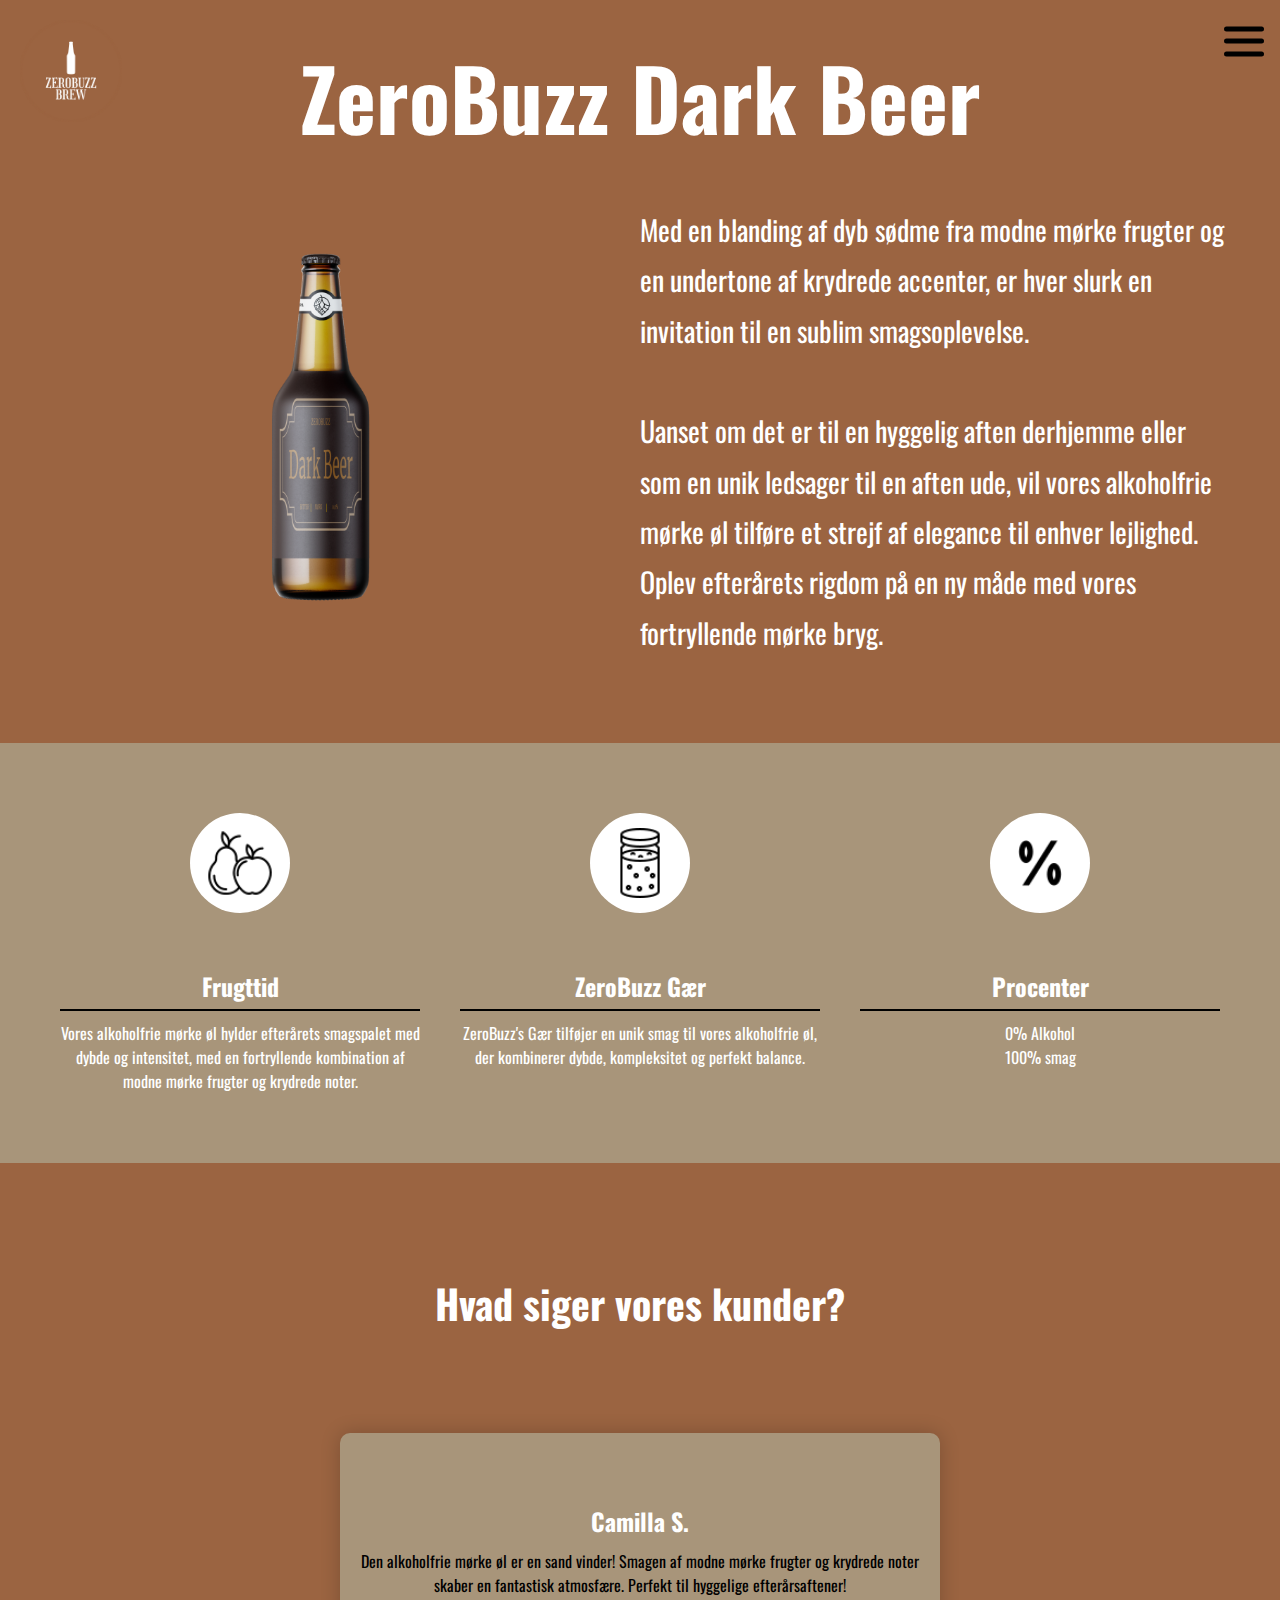
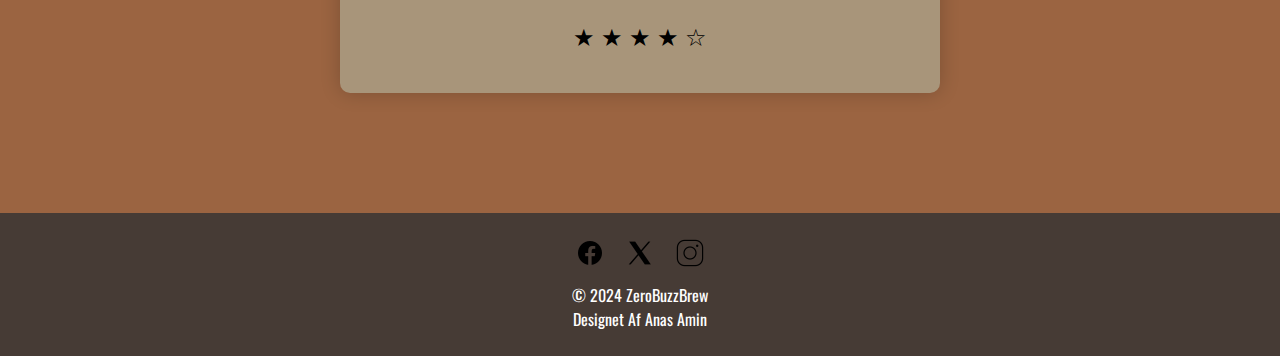
==== dark.html @ 7fa7f070 "Add files via upload" ====
<!DOCTYPE html>
<html lang="da">
<head>
    <meta charset="UTF-8">
    <meta name="viewport" content="width=device-width, initial-scale=1.0">
    <title>ZeroBuzz Dark Beer</title>
    <link rel="stylesheet" href="styles.css">
    <link rel="stylesheet" href="https://fonts.googleapis.com/css2?family=Oswald">
</head>
<body>
    <div class="off-screen-menu">
        <ul>
            <li><a href="index.html">Hjem</a></li>
            <li><a href="original.html">Original</a></li>
            <li><a href="light.html">Light Beer</a></li>
            <li><a href="dark.html">Dark Beer</a></li>
            <li><a href="kontakt.html">Kontakt</a></li>
        </ul>
    </div>
      
    <nav>
        <div class="ham-menu">
            <span></span>
            <span></span>
            <span></span>
        </div>
    </nav>

    <header>
        <a href="index.html" class="logo-link">
            <img src="images/logo5.png" alt="Logo" class="logo">
        </a>
        <div class="container">
            <h1>ZeroBuzz Dark Beer</h1>
        </div>
    </header>

    <section class="new-section">
        <div class="image-container">
            <img src="images/Dark.png" alt="Beskrivelse af billede">
        </div>
        <div class="text-container">
            <p>Med en blanding af dyb sødme fra modne mørke frugter og en undertone af krydrede accenter, er hver slurk en invitation til en sublim smagsoplevelse. <br><br>Uanset om det er til en hyggelig aften derhjemme eller som en unik ledsager til en aften ude, vil vores alkoholfrie mørke øl tilføre et strejf af elegance til enhver lejlighed. Oplev efterårets rigdom på en ny måde med vores fortryllende mørke bryg.</p>
        </div>
    </section>

    <section class="icon-section">
        <div class="icon-container">
            <div class="icon-item">
                <div class="circle">
                    <img src="images/frugttid.png" alt="Frugttid">
                </div>
                <h3>Frugttid</h3>
                <p>Vores alkoholfrie mørke øl hylder efterårets smagspalet med dybde og intensitet, med en fortryllende kombination af modne mørke frugter og krydrede noter.</p>
            </div>
            <div class="icon-item">
                <div class="circle">
                    <img src="images/gær.png" alt="Gær">
                </div>
                <h3>ZeroBuzz Gær</h3>
                <p>ZeroBuzz's Gær tilføjer en unik smag til vores alkoholfrie øl, der kombinerer dybde, kompleksitet og perfekt balance.</p>
            </div>
            <div class="icon-item">
                <div class="circle">
                    <img src="images/procent.png" alt="procenter">
                </div>
                <h3>Procenter</h3>
                <p>0% Alkohol <br>100% smag</p>
            </div>
        </div>
    </section>

    <section class="review-section">
        <h2>Hvad siger vores kunder?</h2> <!-- Tilføjet titel -->
        <div class="review-box">
        <div class="review-container">
            <div class="review-item active">
                <h3>Camilla S.</h3>
                <p>Den alkoholfrie mørke øl er en sand vinder! Smagen af modne mørke frugter og krydrede noter skaber en fantastisk atmosfære. Perfekt til hyggelige efterårsaftener!</p>
                <p class="stars">&#9733; &#9733; &#9733; &#9733; &#9734;</p>
            </div>
            <div class="review-item">
                <h3>Arvin J.</h3>
                <p>Imponerende øl! Den dybe sødme af modne mørke frugter sammen med de krydrede noter giver en autentisk smagsoplevelse. En ny favorit til efterårsmånederne.</p>
                <p class="stars">&#9733; &#9733; &#9733; &#9733; &#9733;</p>
            </div>
            <div class="review-item">
                <h3>Chris H.</h3>
                <p>Imponerende øl! Den dybe sødme af modne mørke frugter sammen med de krydrede noter giver en autentisk smagsoplevelse. En ny favorit til efterårsmånederne.</p>
                <p class="stars">&#9733; &#9733; &#9733; &#9733; &#9733;</p>
            </div>
            <div class="review-item">
                <h3>Heidi V.</h3>
                <p>En ægte fornøjelse at drikke denne mørke øl! Smagen af modne mørke frugter og krydrede noter bringer varme minder om efterårsaftener. Kan varmt anbefales!</p>
                <p class="stars">&#9733; &#9733; &#9733; &#9733; &#9733;</p>
            </div>
            <div class="review-item">
                <h3>Theis B.</h3>
                <p>Positivt overrasket over denne alkoholfrie mørke øl! Den dybe sødme og krydrede noter skaber en fantastisk smagsoplevelse. Perfekt til efterårsaftener!</p>
                <p class="stars">&#9733; &#9733; &#9733; &#9733; &#9734;</p>
            </div>
            <div class="review-item">
                <h3>Louise M.</h3>
                <p>Denne alkoholfrie mørke øl er virkelig imponerende! Smagen af modne mørke frugter og krydrede noter giver en varm og indbydende smagsoplevelse, perfekt til de køligere måneder.</p>
                <p class="stars">&#9733; &#9733; &#9733; &#9733; &#9733;</p>
            </div>
            <div class="review-item">
                <h3>Rasmus C.</h3>
                <p>Essensen af efterår i en øl! Den alkoholfrie mørke øl byder på en dyb og intens smagsoplevelse med sine modne mørke frugter og krydrede noter. En ny favorit!</p>
                <p class="stars">&#9733; &#9733; &#9733; &#9733; &#9733;</p>
            </div>
            <div class="review-item">
                <h3>Rick G.</h3>
                <p>Fantastisk smagsoplevelse! Den alkoholfrie mørke øl er rig på smag med sine modne mørke frugter og krydrede undertoner. Perfekt til en hyggelig aften derhjemme.</p>
                <p class="stars">&#9733; &#9733; &#9733; &#9733; &#9734;</p>
            </div>
        </div>
    </section>
    

    <footer>
        <div class="social-media">
            <a href="#"><img src="images/facebook-logo.png" alt="Facebook"></a>
            <a href="#"><img src="images/x-logo.png" alt="Twitter"></a>
            <a href="#"><img src="images/instagram-logo.png" alt="Instagram"></a>
        </div>
        <p>&copy; 2024 ZeroBuzzBrew <br>Designet Af Anas Amin</p>
    </footer>
    
    <script src="script.js"></script>
</body>
</html>
---- styles.css ----
/* Generelle stilarter */
* {
    margin: 0;
    padding: 0;
    box-sizing: border-box;
    font-family: 'Oswald', sans-serif;
}

/* off-screen-menu */
.off-screen-menu {
    background-color: #9B6441;
    height: 100vh;
    width: 100%;
    max-width: 450px;
    position: fixed;
    top: 0;
    right: -450px;
    display: flex;
    flex-direction: column;
    justify-content: center;
    align-items: center;
    text-align: center;
    font-size: 3rem;
    transition: .3s ease;
    z-index: 2;
}

.off-screen-menu.active {
    right: 0;
}

header {
    background-color: #9B6441;
    color: #fff;
    padding: 10px 0;
    text-align: center;
    border-bottom: 0px solid black;
    box-shadow: 0px 0px 0px rgba(0, 0, 0, 0.1);
}

.container {
    width: 90%;
    max-width: 1200px;
    margin: 0 auto;
    position: relative;
}

/* nav */
nav {
    display: flex;
    background-color: #9B6441;
}

/* base styles */
* {
    margin: 0;
    padding: 0;
    box-sizing: border-box;
    list-style: none;
    text-decoration: none;
}

a {
    color: rgb(0, 0, 0);
    font-family: 'Oswald', sans-serif;
}

a:visited {
    color: rgb(0, 0, 0);
    font-family: 'Oswald', sans-serif;
}

a:hover {
    color: #3CADB0;
    font-family: 'Oswald', sans-serif;
}

body {
    background-color: #9B6441;
    font-family: 'Oswald', sans-serif;
}

/* hamburger menu */
.ham-menu {
    height: 50px;
    width: 40px;
    margin-left: auto;
    position: fixed;
    top: 1rem;
    right: 1rem;
    z-index: 1000;

}

.ham-menu span {
    height: 5px;
    width: 100%;
    background-color: #000000;
    border-radius: 25px;
    position: absolute;
    left: 50%;
    top: 50%;
    transform: translate(-50%, -50%);
    transition: .3s ease;
    
}

.ham-menu span:nth-child(1) {
    top: 25%;
}

.ham-menu span:nth-child(3) {
    top: 75%;
}

.ham-menu.active span {
    background-color: rgb(0, 0, 0);
    z-index: 3;
    
}

.ham-menu.active span:nth-child(1) {
    top: 50%;
    transform: translate(-50%, -50%) rotate(45deg);
}

.ham-menu.active span:nth-child(2) {
    opacity: 0;
}

.ham-menu.active span:nth-child(3) {
    top: 50%;
    transform: translate(-50%, -50%) rotate(-45deg);
}

nav ul {
    list-style: none;
    display: flex;
    margin: 0;
    padding: 0;
}

nav ul li {
    margin: 0 15px;
}

nav ul li a {
    text-decoration: none;
    color: inherit;
}

/* CSS-stilarter */
.logo {
    max-width: 8%;
    position: fixed;
    top: 0;
    left: 0;
    margin: 20px;
    z-index: 1000;
}

.logo-link {
    display: inline-block;
    transition: transform 0.3s ease, box-shadow 0.3s ease;
}

h1 {
    text-align: center;
    margin-bottom: 100px;
    color: rgb(255, 255, 255);
    font-size: 85px;
}

h2 {
    text-align: center;
    margin-top: 40px;
    color: rgb(255, 255, 255);
    font-size: 55px;
}

.hero-content h3 a {
    font-size: 30px;
    color: rgb(255, 255, 255);
}

.hero-content h3 a:hover {
    color: #3CADB0;
    font-family: 'Oswald', sans-serif;
}

h3 {
    text-align: center;
    margin-top: 50px;
    color: rgb(255, 255, 255);
    font-size: 25px;
}

footer {
    width: 100%;
    background-color: #463B35;
    color: #fff;
    padding: 25px 0;
    text-align: center;
    margin-top: 100px;
}

.product-image {
    display: block;
    margin: 20px auto;
    max-width: 50%;
    height: auto;
}

.gallery {
    justify-content: space-around;
    align-items: center;
    margin-top: 250px;
    margin-bottom: 250px;
    display: flex;
}

.hero {
    width: 100%;
    height: 100vh;
    background: url('images/hero.jpg') no-repeat center center/cover;
    position: relative;
    display: flex;
    justify-content: center;
    align-items: center;
}

.hero-content {
    text-align: center;
    color: rgb(255, 255, 255);
}

.item {
    text-align: center;
    position: relative;
}

.item img {
    width: 95%;
    height: auto;
    transition: transform 0.3s ease;
}

.item h3 {
    margin-bottom: 15px;
    position: relative;
}

.item h3::after {
    content: '';
    position: absolute;
    left: 50%;
    transform: translateX(-50%);
    bottom: -10px;
    width: 55%;
    height: 2px;
    background-color: #000000;
}

.item:hover img {
    transform: scale(1.1);
}

.item button {
    position: absolute;
    bottom: -2.5rem;
    left: 50%;
    transform: translateX(-50%);
    background: linear-gradient(45deg, #A8957A, #3CADB0);
    color: white;
    padding: 0.1rem 2rem; /* Mindre padding */
    border: none;
    cursor: pointer;
    border-radius: 0.625rem;
    box-shadow: 0 0.25rem 0.375rem rgba(0, 0, 0, 0.1);
    transition: all 0.3s ease;
    font-size: 0.875rem; /* Mindre font-størrelse */
    transform-origin: center;
    transform: translateX(-50%) skew(-5deg);
}

.item button:hover {
    background: linear-gradient(45deg, #3CADB0, #A8957A);
    box-shadow: 0 0.375rem 0.5rem rgba(0, 0, 0, 0.2);
    transform: translateX(-50%) translateY(-0.125rem) skew(-5deg);
}

.item button:active {
    background: linear-gradient(45deg, #5B6166, #A8957A);
    box-shadow: 0 0.1875rem 0.25rem rgba(0, 0, 0, 0.2);
    transform: translateX(-50%) translateY(0) skew(-5deg);
}

.social-media {
    display: flex;
    justify-content: center;
    margin-bottom: 10px;
}

.social-media a {
    display: inline-block;
    margin: 0 10px;
}

.social-media img {
    width: 30px;
    height: auto;
}

.social-media a + a {
    margin-left: 10px;
}



/* Stil for den nye sektion med billede og tekst */
.new-section {
    display: flex;
    align-items: center;
    padding: 50px 0;
}

.image-container {
    flex: 1;
    position: relative;
    overflow: visible; /* Ændret til visible */
}

.image-container img {
    max-width: 110%;
    height: auto;
    transition: transform 0.5s ease;
    margin-top: -160px; /* Tilføjet negativ margin for at skubbe billedet opad */
    margin-left: -30px; /* Juster denne værdi efter behov */

}

.image-container:hover img {
    transform: rotate(10deg) scale(1.1);
}

/* Roter billedet tilbage til neutral position når ikke hoveret */
.image-container img:not(:hover) {
    transform: none;
}

.text-container {
    flex: 1;
    padding-left: 0px;
    margin-top: -150px; /* Tilføj denne linje for at skubbe teksten lidt op */
}

.text-container h2 {
    color: #000;
    font-size: 24px;
    margin-bottom: 10px;
}

.text-container p {
    color: #ffffff;
    font-size: 28px;
    line-height: 1.8;
    margin-right: 50px;
}









.icon-section {
    background-color: #A8957A;
    padding: 50px 0;
    text-align: center;
    margin-bottom: 500px;
}

.icon-container {
    display: flex;
    justify-content: space-around;
    align-items: flex-start; /* Align items to the top */
    flex-wrap: wrap;
    margin: 0 auto;
    max-width: 1200px;
}

.icon-item {
    flex: 1 1 30%;
    margin: 20px;
    text-align: center;
    color: #fff;
}

.icon-item img {
    max-width: 80px;
    height: auto;
    margin-bottom: 20px;
}

.icon-item h3 {
    font-size: 1.5rem;
    margin-bottom: 10px;
    font-family: 'Oswald', sans-serif;
    border-bottom: 2px solid #000; /* Add a border under h3 */
    padding-bottom: 5px; /* Adjust the distance between the border and the text */
}

.icon-item p {
    font-size: 1rem;
    line-height: 1.5;
    font-family: 'Oswald', sans-serif;
}


/* Circle styles */
.circle {
    position: relative;
    width: 100px;
    height: 100px;
    background-color: #fff; /* Hvid baggrundsfarve */
    border-radius: 50%; /* Gør formen cirkulær */
    display: inline-block;
    transition: transform 0.3s ease;
    margin:  auto 20px;
}

.circle:hover {
    transform: scale(1.1);
}

.circle img {
    position: absolute;
    top: 50%;
    left: 50%;
    transform: translate(-50%, -50%);
    width: 70%;
    height: 70%;
    transition: opacity 0.3s ease;
}

.circle:hover img {
    opacity: 0.8;
}

/*Review sektion*/

/*Review sektion*/

.review-section {
    background-color: #9B6441;
    padding: 20px 0; /* Juster paddingen for at skubbe sektionen tættere på dine ikoner */
    margin-top: -450px; /* Juster marginen for at flytte sektionen opad */
    overflow: hidden; /* Skjul indhold uden for containeren */
}

.review-section h2 {
    text-align: center;
    font-size: 2.5rem;
    color: #fff;
    margin-bottom: 100px; /* Juster margin-bottom for mere afstand */
    font-family: 'Oswald', sans-serif;
}

.review-box {
    background-color: #A8957A; /* Baggrunds farve for din review boks */
    border-radius: 10px; /* Afrundede kanter */
    box-shadow: 0px 0px 20px rgba(0, 0, 0, 0.2); /* Skyggeeffekt */
    padding: 20px; /* Juster boksens padding efter behov */
    margin: 0 auto; /* Center review boksen på siden */
    max-width: 600px; /* Sæt en maksimal bredde for boksen */
    overflow: hidden; /* Skjul indhold uden for boksen */
    transition: background-color 0.3s ease, box-shadow 0.3s ease, transform 0.3s ease; /* Glidende overgangseffekt for baggrundsfarve, skyggeeffekt og forskydning */
}

.review-box:hover {
    background-color: #F9CDAD; /* Ændre baggrundsfarven ved hover */
    box-shadow: 0px 0px 30px rgba(0, 0, 0, 0.4); /* Tilføj en ekstra skyggeeffekt ved hover */
    transform: scale(1.02); /* Skalér lidt større ved hover */
}

.review-box:hover h3 {
    color: #2C2C2C; /* Ændre overskriftens farve ved hover */
}

.review-box:hover p {
    color: #4C4C4C; /* Ændre teksten farve ved hover */
}

.review-box:hover .stars {
    color: #b6a234; /* Ændre farven på stjernerne ved hover */
}



.review-item {
    flex: 1;
    margin: 0 auto; /* Center align horizontally */
    max-width: 600px; /* Set maximum width */
    text-align: center;
    display: none; /* Start with reviews hidden */
    animation: slideIn 2s forwards; /* Apply slideIn animation */
}

.review-item.active {
    display: block; /* Show active review */
}

.review-item h3 {
    font-size: 1.5rem;
    margin-bottom: 10px;
    font-family: 'Oswald', sans-serif;
}

.review-item p {
    font-size: 1rem;
    line-height: 1.5;
    font-family: 'Oswald', sans-serif;
    margin-bottom: 20px;
}

.review-item p.stars {
    font-size: 24px;
}


@keyframes slideIn {
    from {
        opacity: 0;
        transform: translateX(-100%);
    }
    to {
        opacity: 1;
        transform: translateX(0);
    }
}



/* Medieforespørgsler for forskellige enheder */
@media only screen and (max-width: 768px) {
    .gallery {
        display: grid; 
    
    }
    .logo {
        max-width: 80%;
        height: auto;
        margin-right: 10px;
        position: relative;
        z-index: -5;
    }
    .hero {
        width: 100%;
        height: 100vh;
        background: url('') no-repeat center center/cover;
        position: relative;
        display: flex;
        justify-content: center;
        align-items: center;
    }
    .hero-content h1 {
        font-size: 30px;
        display: none;
    }
    h2 {
        font-size: 25px;
    }
    .hero-content h3 a {
        font-size: 20px;
        color: rgb(255, 255, 255)
        

    }
    .item button {
        background: linear-gradient(45deg, #A8957A, #3CADB0);
        color: white;
        padding: 0.5px 20px; /* Mindre padding */
        font-size: 0.875rem; /* Mindre font-størrelse */
        margin-bottom: -30px;
        
        


    }
    .item {
      margin-bottom: 300px;
    }
    
    .text-container p {
        font-size: 20px;
        text-align: center;
        margin-left: 50px;
    }
    
    .image-container {
        flex: 1;
        position: relative;
        overflow: visible; /* Ændret til visible */
        margin-bottom: 150px;

    }
    .new-section {
        display: grid;
    }
    .container h1 {
        font-size: 50px;
    }
.icon-container {
    display: grid;
}
.review-box {
    background-color: #A8957A; /* Baggrunds farve for din review boks */
    border-radius: 10px; /* Afrundede kanter */
    box-shadow: 0px 0px 20px rgba(0, 0, 0, 0.2); /* Skyggeeffekt */
    padding: 20px; /* Juster boksens padding efter behov */
    margin: 0 auto; /* Center review boksen på siden */
    max-width: 350px; /* Sæt en maksimal bredde for boksen */
    overflow: hidden; /* Skjul indhold uden for boksen */
    transition: background-color 0.3s ease, box-shadow 0.3s ease, transform 0.3s ease; /* Glidende overgangseffekt for baggrundsfarve, skyggeeffekt og forskydning */
}
.review-section h2 {
    font-size: 30px;
}


    
    
    
}
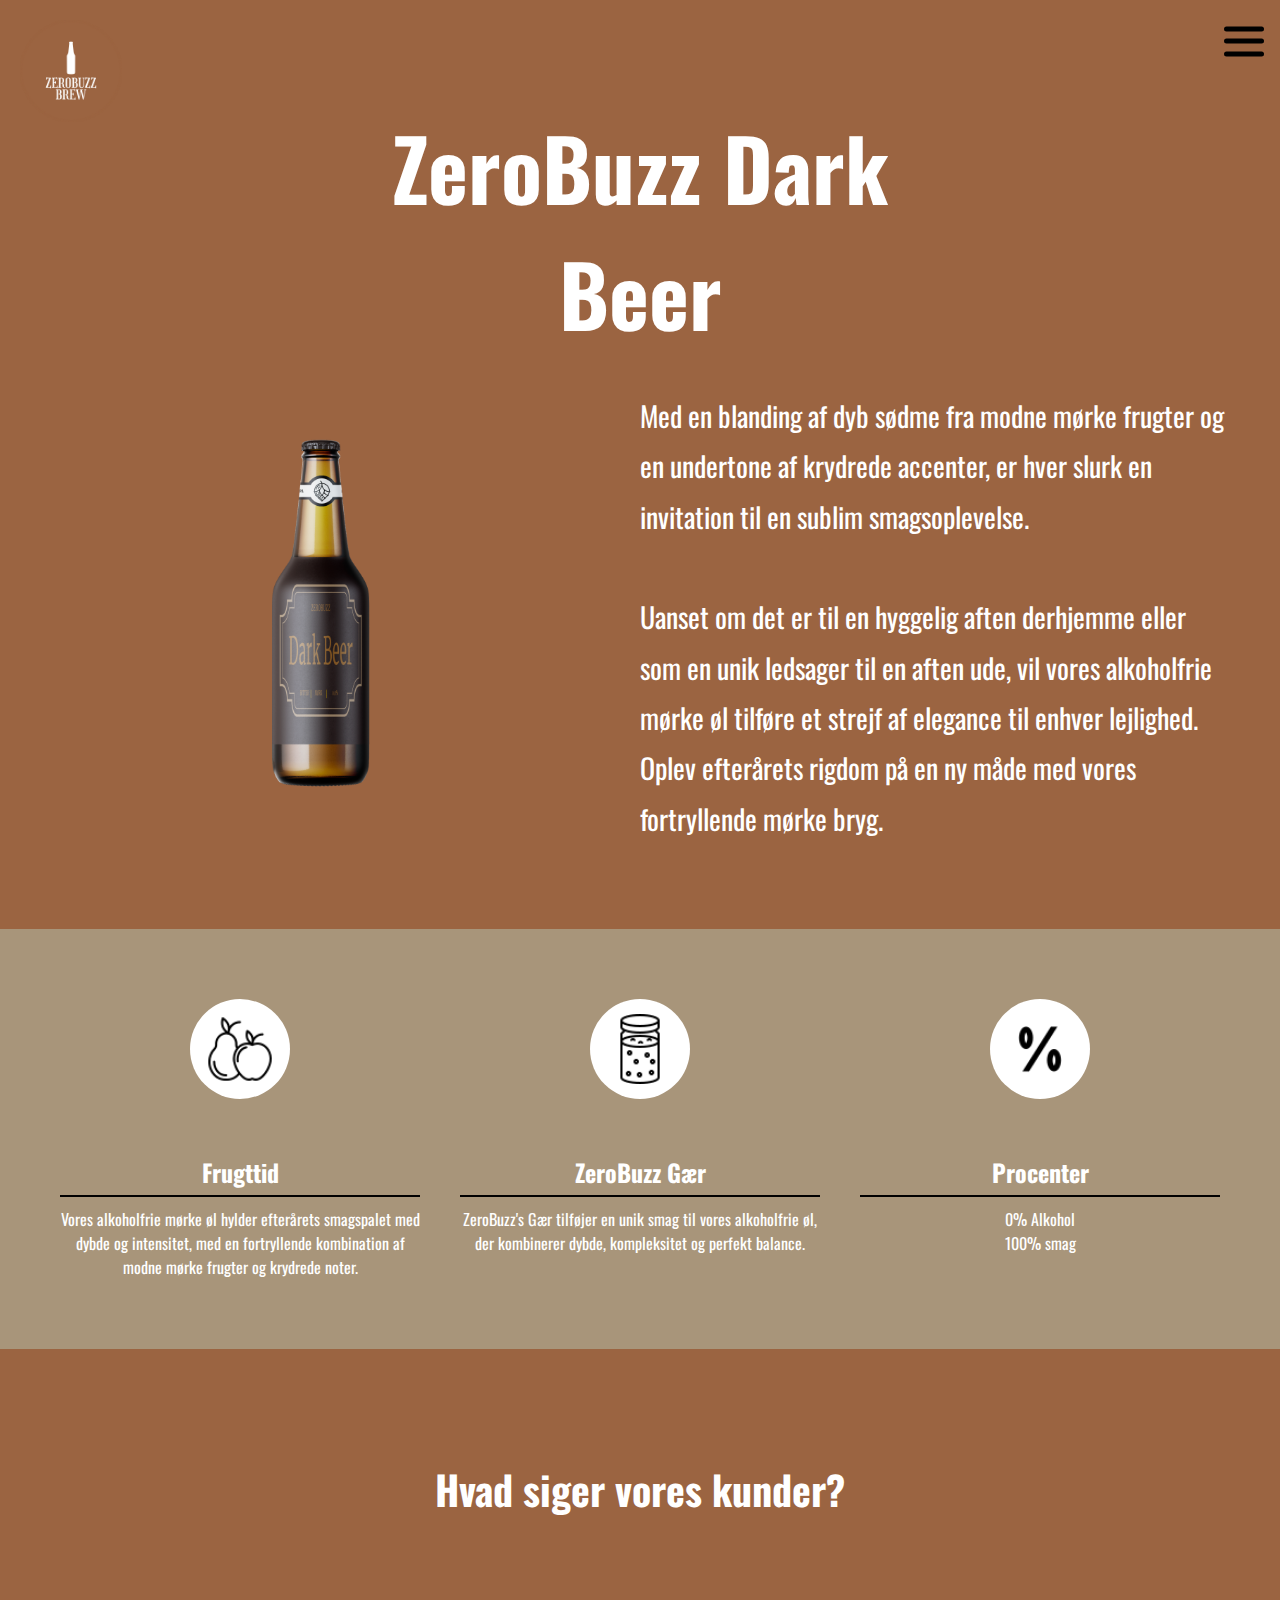
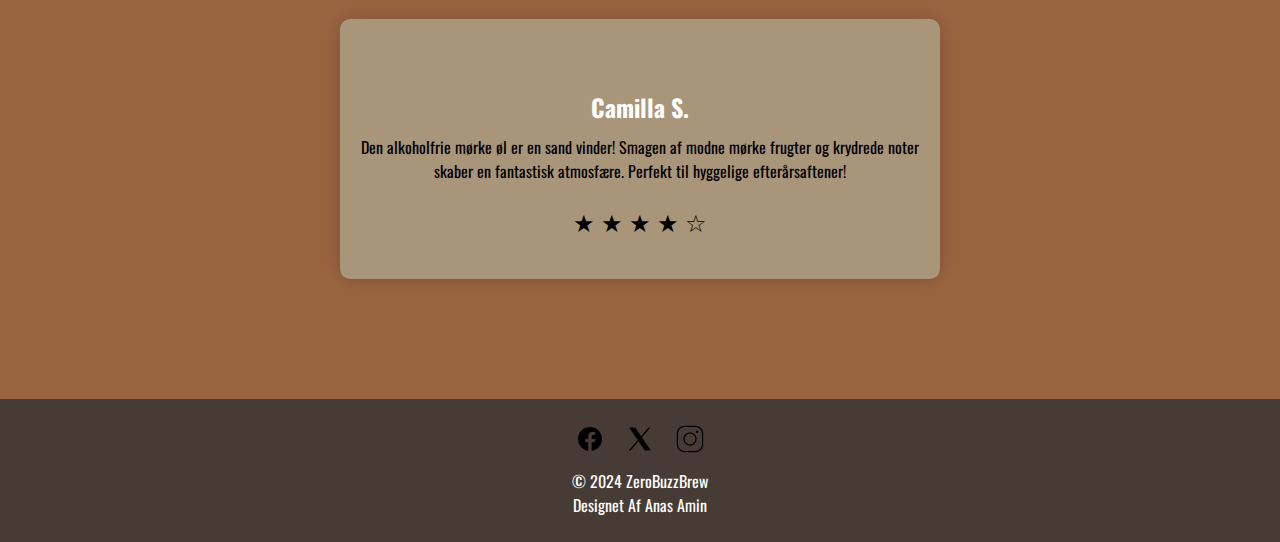
==== commit b51791f0: "Små ændringer i mine tags" ====
--- a/dark.html
+++ b/dark.html
@@ -71,7 +71,7 @@
     </section>
 
     <section class="review-section">
-        <h2>Hvad siger vores kunder?</h2> <!-- Tilføjet titel -->
+        <h2>Hvad siger vores kunder?</h2> <!-- titel til treview sektion-->
         <div class="review-box">
         <div class="review-container">
             <div class="review-item active">
--- a/styles.css
+++ b/styles.css
@@ -66,6 +66,7 @@
 }
 
 a:visited {
+    color: rgb(255, 255, 255);
     color: rgb(0, 0, 0);
     font-family: 'Oswald', sans-serif;
 }
@@ -334,8 +335,8 @@
     max-width: 110%;
     height: auto;
     transition: transform 0.5s ease;
-    margin-top: -160px; /* Tilføjet negativ margin for at skubbe billedet opad */
-    margin-left: -30px; /* Juster denne værdi efter behov */
+    margin-top: -160px; /* Negativ margin for at skubbe billedet opad */
+    margin-left: -30px; 
 
 }
 
@@ -351,7 +352,7 @@
 .text-container {
     flex: 1;
     padding-left: 0px;
-    margin-top: -150px; /* Tilføj denne linje for at skubbe teksten lidt op */
+    margin-top: -150px; /* skubbe teksten lidt op */
 }
 
 .text-container h2 {
@@ -385,7 +386,7 @@
 .icon-container {
     display: flex;
     justify-content: space-around;
-    align-items: flex-start; /* Align items to the top */
+    align-items: flex-start; /* Align items til toppen*/
     flex-wrap: wrap;
     margin: 0 auto;
     max-width: 1200px;
@@ -408,8 +409,8 @@
     font-size: 1.5rem;
     margin-bottom: 10px;
     font-family: 'Oswald', sans-serif;
-    border-bottom: 2px solid #000; /* Add a border under h3 */
-    padding-bottom: 5px; /* Adjust the distance between the border and the text */
+    border-bottom: 2px solid #000; /* Border under h3 */
+    padding-bottom: 5px; 
 }
 
 .icon-item p {
@@ -455,8 +456,8 @@
 
 .review-section {
     background-color: #9B6441;
-    padding: 20px 0; /* Juster paddingen for at skubbe sektionen tættere på dine ikoner */
-    margin-top: -450px; /* Juster marginen for at flytte sektionen opad */
+    padding: 20px 0; /* Juster paddingen for at skubbe sektionen tættere på ikonerne */
+    margin-top: -450px; /* marginen for at flytte sektionen opad */
     overflow: hidden; /* Skjul indhold uden for containeren */
 }
 
@@ -469,13 +470,13 @@
 }
 
 .review-box {
-    background-color: #A8957A; /* Baggrunds farve for din review boks */
+    background-color: #A8957A; /* Baggrunds farve for review boks */
     border-radius: 10px; /* Afrundede kanter */
     box-shadow: 0px 0px 20px rgba(0, 0, 0, 0.2); /* Skyggeeffekt */
     padding: 20px; /* Juster boksens padding efter behov */
     margin: 0 auto; /* Center review boksen på siden */
-    max-width: 600px; /* Sæt en maksimal bredde for boksen */
-    overflow: hidden; /* Skjul indhold uden for boksen */
+    max-width: 600px; /* Sætter en maksimal bredde for boksen */
+    overflow: hidden; /* Skjuler indhold uden for boksen */
     transition: background-color 0.3s ease, box-shadow 0.3s ease, transform 0.3s ease; /* Glidende overgangseffekt for baggrundsfarve, skyggeeffekt og forskydning */
 }
 
@@ -541,6 +542,62 @@
     }
 }
 
+
+.container {
+    width: 80%;
+    max-width: 600px;
+    margin: 50px auto;
+    padding: 20px;
+
+}
+.kontakt-container {
+    width: 80%;
+    max-width: 600px;
+    margin: 50px auto;
+    background-color: #A8957A;
+    padding: 20px;
+    border-radius: 10px;
+    box-shadow: 0 0 10px rgba(0, 0, 0, 0.1);
+}
+
+
+.container h1 {
+    text-align: center;
+    margin-bottom: 20px;
+}
+
+form {
+    display: flex;
+    flex-direction: column;
+}
+
+label {
+    font-weight: bold;
+}
+
+input[type="text"],
+input[type="tel"],
+input[type="email"],
+textarea {
+    margin-bottom: 15px;
+    padding: 10px;
+    border: 1px solid #ccc;
+    border-radius: 5px;
+}
+
+input[type="submit"] {
+    padding: 10px 20px;
+    background-color: #3CADB0;
+    color: #9B6441;
+    border: none;
+    border-radius: 5px;
+    cursor: pointer;
+    transition: background-color 0.3s ease;
+}
+
+input[type="submit"]:hover {
+    background-color: #385455;
+}
 
 
 /* Medieforespørgsler for forskellige enheder */
@@ -584,6 +641,9 @@
         padding: 0.5px 20px; /* Mindre padding */
         font-size: 0.875rem; /* Mindre font-størrelse */
         margin-bottom: -30px;
+
+    
+
         
         
 
@@ -616,7 +676,7 @@
     display: grid;
 }
 .review-box {
-    background-color: #A8957A; /* Baggrunds farve for din review boks */
+    background-color: #A8957A; /* Baggrunds farve for review boks */
     border-radius: 10px; /* Afrundede kanter */
     box-shadow: 0px 0px 20px rgba(0, 0, 0, 0.2); /* Skyggeeffekt */
     padding: 20px; /* Juster boksens padding efter behov */
@@ -626,13 +686,16 @@
     transition: background-color 0.3s ease, box-shadow 0.3s ease, transform 0.3s ease; /* Glidende overgangseffekt for baggrundsfarve, skyggeeffekt og forskydning */
 }
 .review-section h2 {
-    font-size: 30px;
+    font-size: 40px;
+}
+
+.kontakt-container h1 {
+    font-size: 35px;
 }
 
 
     
     
-    
-}
-
-
+}
+
+
